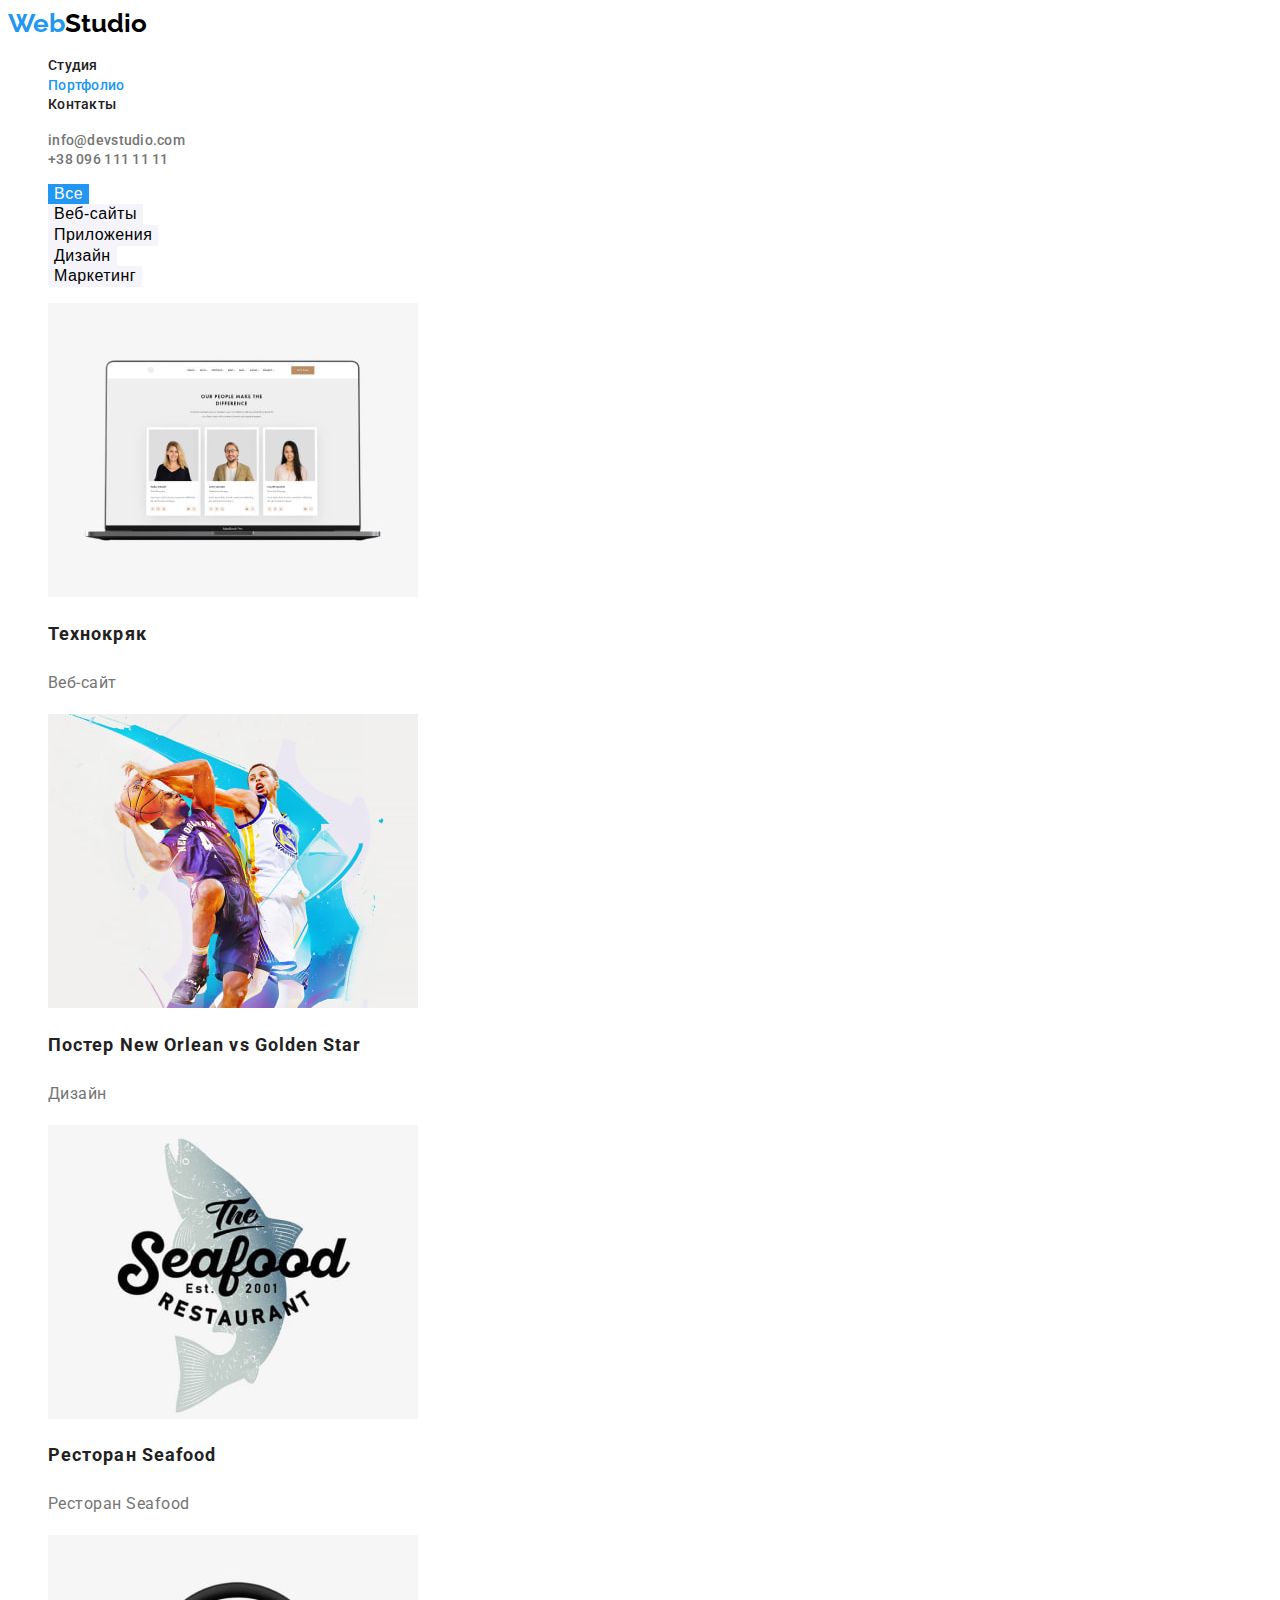
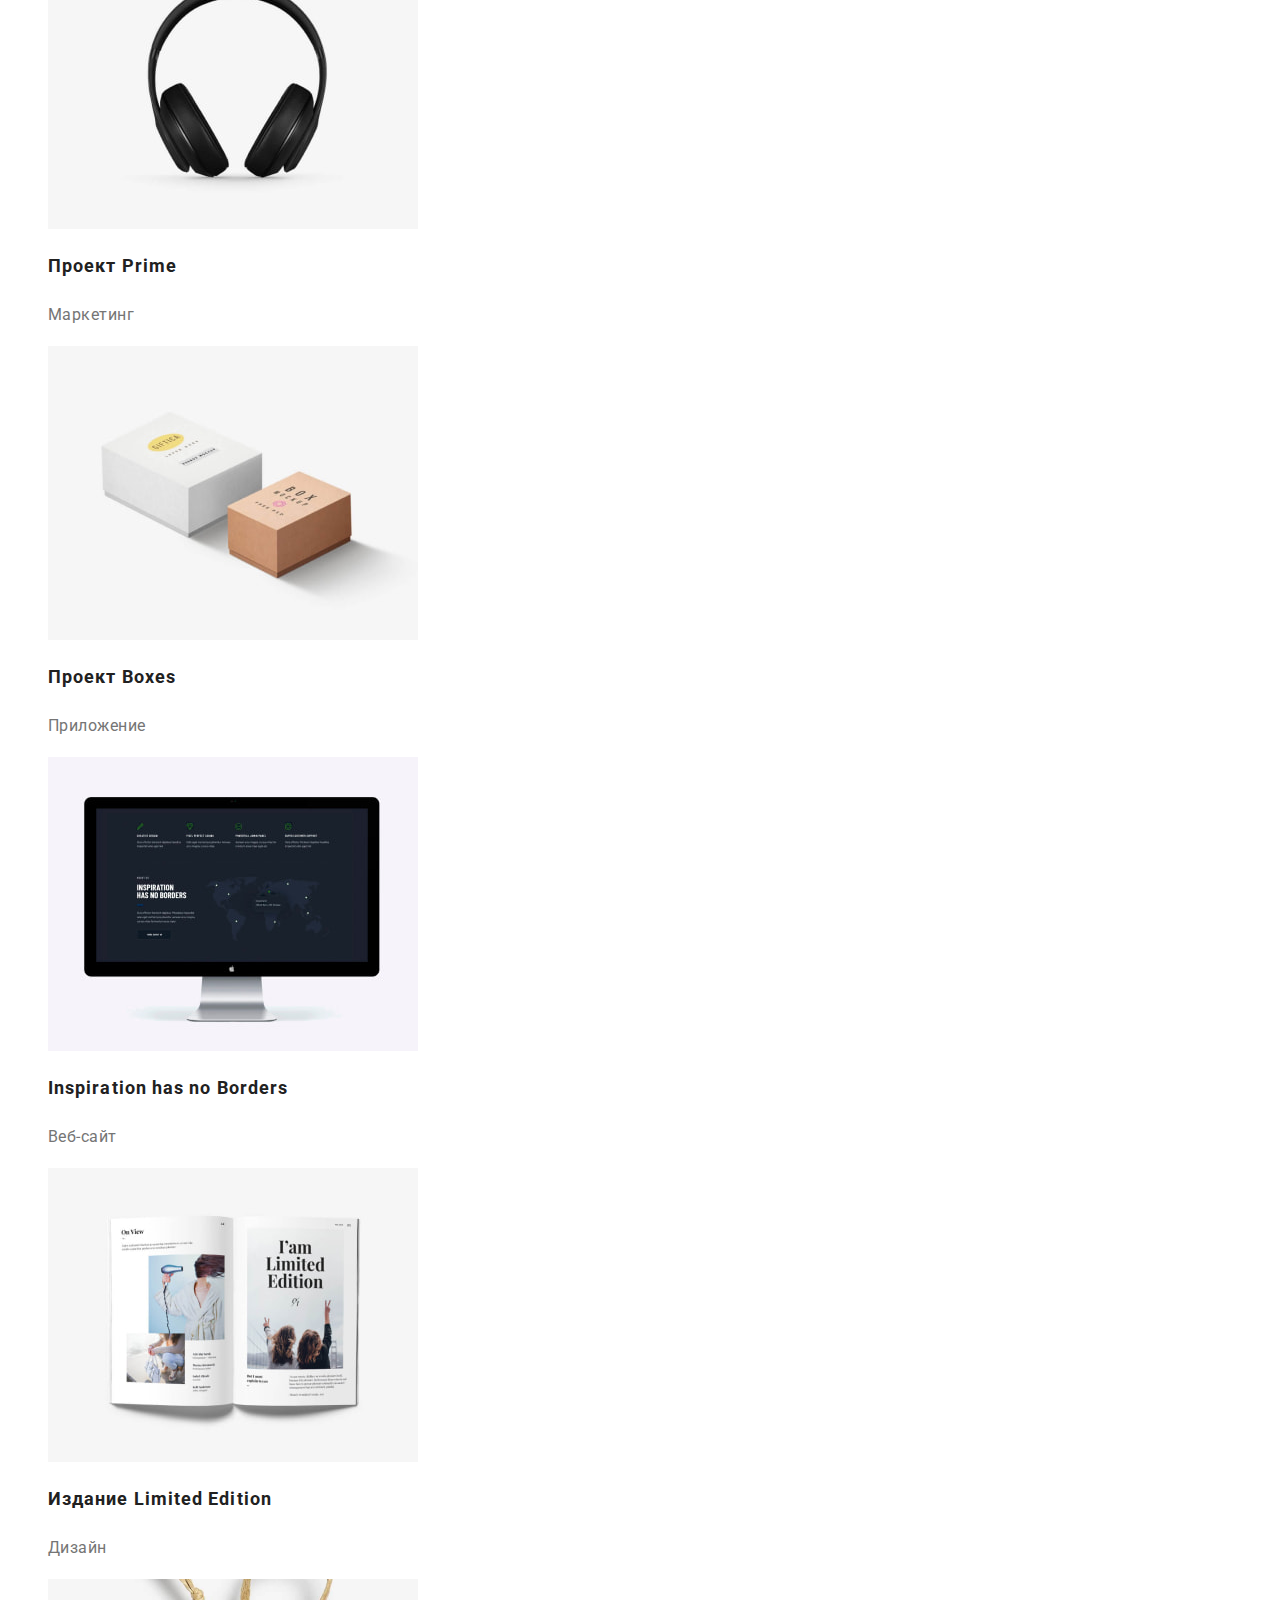
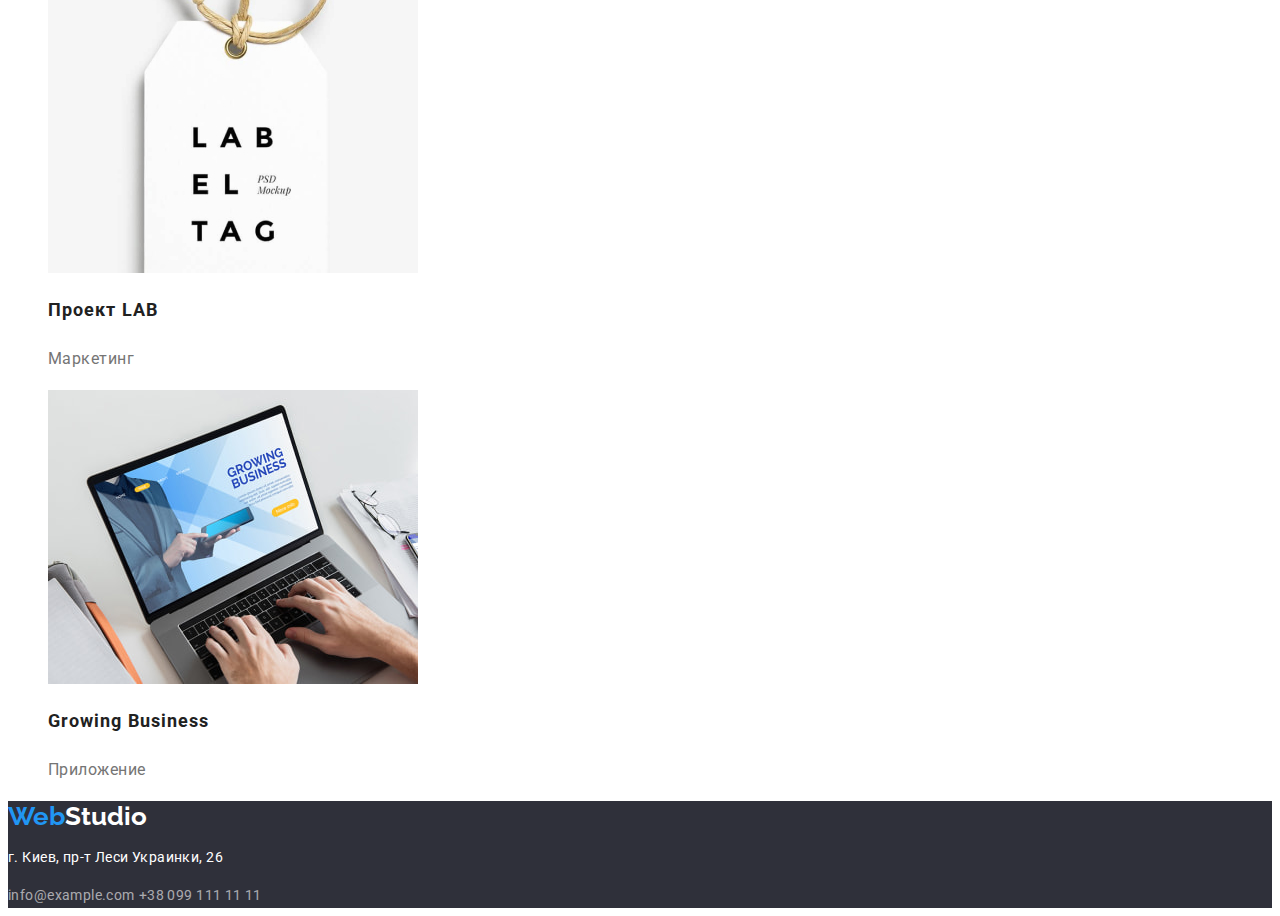
==== portfolio.html @ d0398d52 "Initial commit" ====
<!DOCTYPE html>
<html lang="ru">
  <head>
    <meta charset="UTF-8" />
    <meta http-equiv="X-UA-Compatible" content="IE=edge" />
    <meta name="viewport" content="width=device-width, initial-scale=1.0" />
    <title>WebStudio</title>
    <link rel="preconnect" href="https://fonts.googleapis.com" />
    <link rel="preconnect" href="https://fonts.gstatic.com" crossorigin />
    <link
      href="https://fonts.googleapis.com/css2?family=Raleway:wght@700&family=Roboto:wght@400;500;700;900&display=swap"
      rel="stylesheet"
    />
    <link rel="stylesheet" href="./css/styles.css" />
  </head>
  <body>
    <header>
      <a href="" class="link header-logo"> <span lang="en" class="logo">Web</span>Studio</a>
      <nav>
        <ul class="list">
          <li><a href="index.html" class="link header-link-current">Студия</a></li>
          <li><a href="portfolio.html" class="link header-link-current current">Портфолио</a></li>
          <li><a href="" class="link header-link-current">Контакты</a></li>
        </ul>
      </nav>
      <ul class="list">
        <li>
          <a href="mailto:info@devstudio.com" class="link header-communication"
            >info@devstudio.com</a
          >
        </li>
        <li>
          <a href="tel:++380961111111" class="link header-communication">+38 096 111 11 11</a>
        </li>
      </ul>
    </header>
    <main>
      <section>
        <!--Filters-->
        <ul class="list">
          <li>
            <button class="list-btn button-current list-btn-current" type="button">Все</button>
          </li>
          <li><button class="list-btn list-btn-current" type="button">Веб-сайты</button></li>
          <li><button class="list-btn list-btn-current" type="button">Приложения</button></li>
          <li><button class="list-btn list-btn-current" type="button">Дизайн</button></li>
          <li><button class="list-btn list-btn-current" type="button">Маркетинг</button></li>
        </ul>
        <!--Projects-->
        <h1 hidden>Projects</h1>
        <ul class="list">
          <li>
            <a href="" class="link">
              <img
                class="list-img"
                src="./images/photo_projects/portfolio-img1.jpg"
                alt="people in the screen"
                width="370px"
                height="294"
              />
              <h2 class="list-heading">Технокряк</h2>
              <p class="list-text">Веб-сайт</p>
            </a>
          </li>
          <li>
            <a href="" class="link">
              <img
                class="list-img"
                src="./images/photo_projects/portfolio-img2.jpg"
                alt="basketball player"
                width="370px"
                height="294"
              />
              <h2 class="list-heading">Постер New Orlean vs Golden Star</h2>
              <p class="list-text">Дизайн</p>
            </a>
          </li>
          <li>
            <a href="" class="link">
              <img
                class="list-img"
                src="./images/photo_projects/portfolio-img3.jpg"
                alt="restaurant logo"
                width="370px"
                height="294"
              />
              <h2 class="list-heading">Ресторан Seafood</h2>
              <p class="list-text">Ресторан Seafood</p>
            </a>
          </li>
          <li>
            <a href="" class="link">
              <img
                class="list-img"
                src="./images/photo_projects/portfolio-img4.jpg"
                alt="headphone"
                width="370px"
                height="294"
              />
              <h2 class="list-heading">Проект Prime</h2>
              <p class="list-text">Маркетинг</p>
            </a>
          </li>
          <li>
            <a href="" class="link">
              <img
                class="list-img"
                src="./images/photo_projects/portfolio-img5.jpg"
                alt="boxes"
                width="370px"
                height="294"
              />
              <h2 class="list-heading">Проект Boxes</h2>
              <p class="list-text">Приложение</p>
            </a>
          </li>
          <li>
            <a href="" class="link">
              <img
                class="list-img"
                src="./images/photo_projects/portfolio-img6.jpg"
                alt="computer"
                width="370px"
                height="294"
              />
              <h2 class="list-heading">Inspiration has no Borders</h2>
              <p class="list-text">Веб-сайт</p>
            </a>
          </li>
          <li>
            <a href="" class="link">
              <img
                class="list-img"
                src="./images/photo_projects/portfolio-img7.jpg"
                alt="book"
                width="370px"
                height="294"
              />
              <h2 class="list-heading">Издание Limited Edition</h2>
              <p class="list-text">Дизайн</p>
            </a>
          </li>
          <li>
            <a href="" class="link">
              <img
                class="list-img"
                src="./images/photo_projects/portfolio-img8.jpg"
                alt="business card"
                width="370px"
                height="294"
              />
              <h2 class="list-heading">Проект LAB</h2>
              <p class="list-text">Маркетинг</p>
            </a>
          </li>
          <li>
            <a href="" class="link">
              <img
                class="list-img"
                src="./images/photo_projects/portfolio-img9.jpg"
                alt="laptop"
                width="370px"
                height="294"
              />
              <h2 class="list-heading">Growing Business</h2>
              <p class="list-text">Приложение</p>
            </a>
          </li>
        </ul>
      </section>
    </main>
    <footer class="footer">
      <a href="" class="link footer-logo"> <span class="logo">Web</span>Studio</a>
      <address>
        <p class="address-txt">г. Киев, пр-т Леси Украинки, 26</p>
        <a href="mailto:info@example.com" class="link footer-communication">info@example.com</a>
        <a href="tel:+380991111111" class="link footer-communication">+38 099 111 11 11</a>
      </address>
    </footer>
  </body>
</html>
---- css/styles.css ----
:root{
    /*text colors*/
--main-txt-cl: #212121;
--secondary-txt-cl:#757575;
--accent-txt-cl:#2196F3;
--txt-color: #FFFFFF;

    /*background colors*/
    --dark-bg-cl:#2F303A;
    --light-bg-cl: #FFFFFF;
    /*others*/
}

body{
    color:var(--main-txt-cl) ;
    font-family: 'Roboto', sans-serif;
}

/*reset styles*/
.link{
    text-decoration: none;
    color: currentColor;
}
.list{
    list-style: none;
}

/*Studio*/
/*header section*/
.logo{
    color: var(--accent-txt-cl);
}
.header-logo{
    color: #000000;
    font-weight: 700;
        font-size: 26px;
        line-height: 1.19em ;
        font-family: 'Raleway';
}
.header {
    background-color: var(--light-bg-cl);
}

.header-link-current{
    font-weight: 500;
        font-size: 14px;
        line-height: 1.33em;
        letter-spacing: 0.02em;
        color: var(--main-txt-cl);
}

.header-link:hover,
.header-link:focus{
    color: var(--accent-txt-cl);
}

.header-link-current:hover,
.header-link-current:focus{
    color: var(--accent-txt-cl);
}
.current{
    color: var(--accent-txt-cl);
}
.header-communication{
    font-weight: 500;
        font-size: 14px;
        line-height: height 1.33em;;
        letter-spacing: 0.02em;
        color: var(--secondary-txt-cl);
}

.header-communication:hover,
.header-communication:focus{
    color: var(--accent-txt-cl);
}

/*Main section*/
.title{
    background-color: var(--dark-bg-cl);
   
}

.uppertitle{
    font-weight: 900;
        font-size: 44px;
        line-height: 1.36em;
        text-align: center;
        letter-spacing: 0.06em;
        text-transform: uppercase;
        color: var(--txt-color);
           
}

.btn{
    font-weight: 700;
        font-size: 16px;
        line-height: 1.875em ;
        color: var(--txt-color);
        letter-spacing: 0.06em;
        background-color:var(--accent-txt-cl);
        cursor: pointer;
        font-family: inherit;
        background-color: var(--accent-txt-cl);
        border: none;
}

.btn:hover,
.btn:focus{
background-color:#188CE8;}
/*Особенности*/
.caption{
            font-weight: 700;
                font-size: 14px;
                line-height: 1.14em ;
                letter-spacing: 0.03em;
                text-transform: uppercase;
                color: var(--main-txt-cl);
}

.caption-txt {
    font-size: 14px;
    line-height: 1.71em ;
    letter-spacing: 0.03em;
    color: var(--secondary-txt-cl);
}
.heading {
    font-weight: 700;
    font-size: 36px;
    line-height: 1.16em;
    text-align: center;
    letter-spacing: 0.03em;
}
/*Чем мы занимаемся*/
.list-pic{
    width: 370px;
}

/*наша команда*/
.section-3{
    background-color:  #F5F4FA;
}

.list-images{
    width: 270px;
}

.list-title{
    font-weight: 500;
        font-size: 16px;
        line-height:1.18em;
        text-align: center;
        letter-spacing: 0.03em;
}

.list-txt{
        font-size: 16px;
        line-height:1.18em;
        text-align: center;
        letter-spacing: 0.03em;
        color: var(--secondary-txt-cl);
}



/*Filters*/
.list-btn {
    background-color: #F5F4FA;
    font-weight: 500;
        font-size: 16px;
        line-height:1.16em;
        text-align: center;
        letter-spacing: 0.03em;
        cursor: pointer;
        border: none;
}

.button-current{
    background-color: var(--accent-txt-cl);
    color: var(--txt-color);
}

.list-btn-current:hover,
.list-btn-current:focus{
    background-color: var(--accent-txt-cl);
    color: var(--txt-color);
}
/*projects*/
.list-img{
    width: 370px;
}

.list-heading{
    font-weight: 700;
        font-size: 18px;
        line-height:2em;
        letter-spacing: 0.06em;
}

.list-text{    
        font-size: 16px;
        line-height:1.875em;
        letter-spacing: 0.03em;
        color:var(--secondary-txt-cl);
}



/*footer*/
.footer {
    background-color: var(--dark-bg-cl);
}

.footer-logo {
    font-weight: 700;
    font-size: 26px;
    line-height: 1.19em;
    color: var(--txt-color);
    font-family: 'Raleway';
}

.address-txt {
    font-size: 14px;
    line-height: 1.71em;
    letter-spacing: 0.03em;
    color:var(--txt-color);
    font-style: normal;

}

.footer-communication {
    font-size: 14px;
    line-height: 1.71em;
    letter-spacing: 0.03em;
    color: rgba(255, 255, 255, 0.6);
    font-style: normal;
}

.footer-communication:hover,
.footer-communication:focus {
    color: var(--txt-color);
}
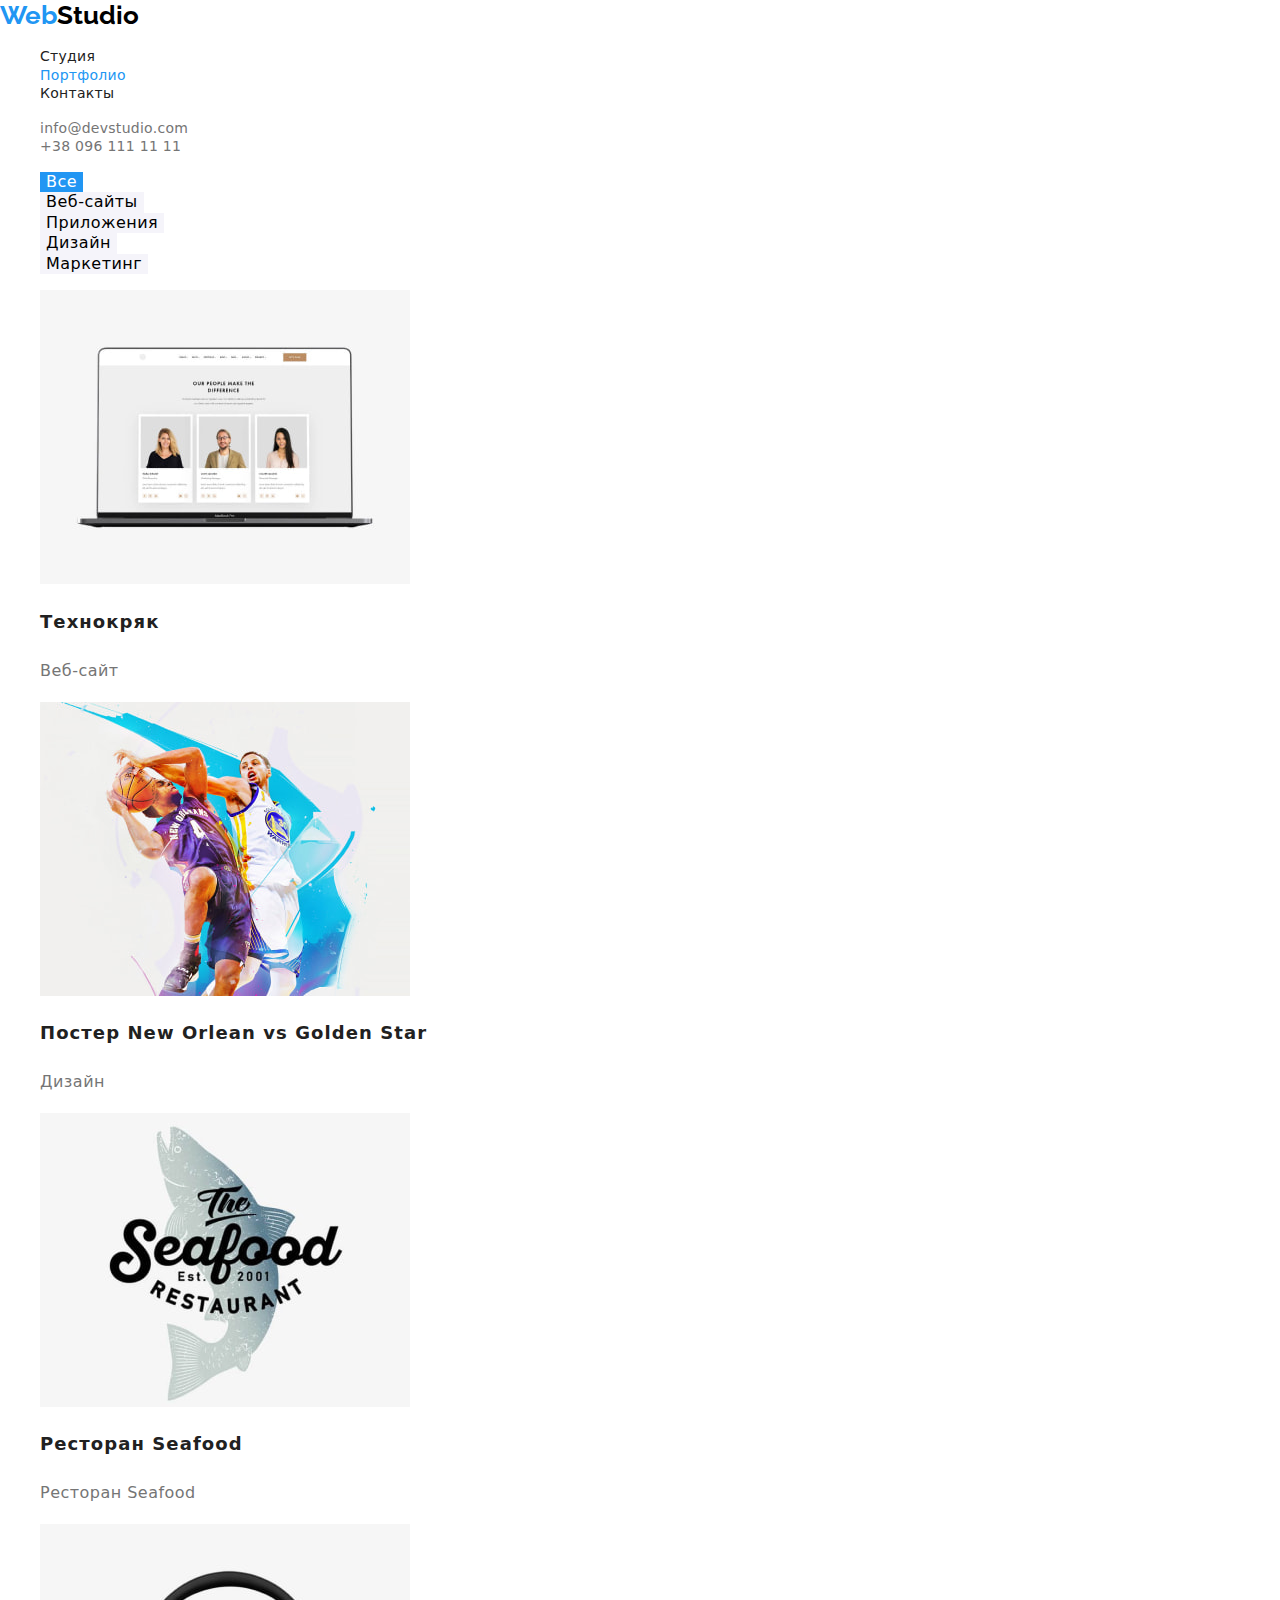
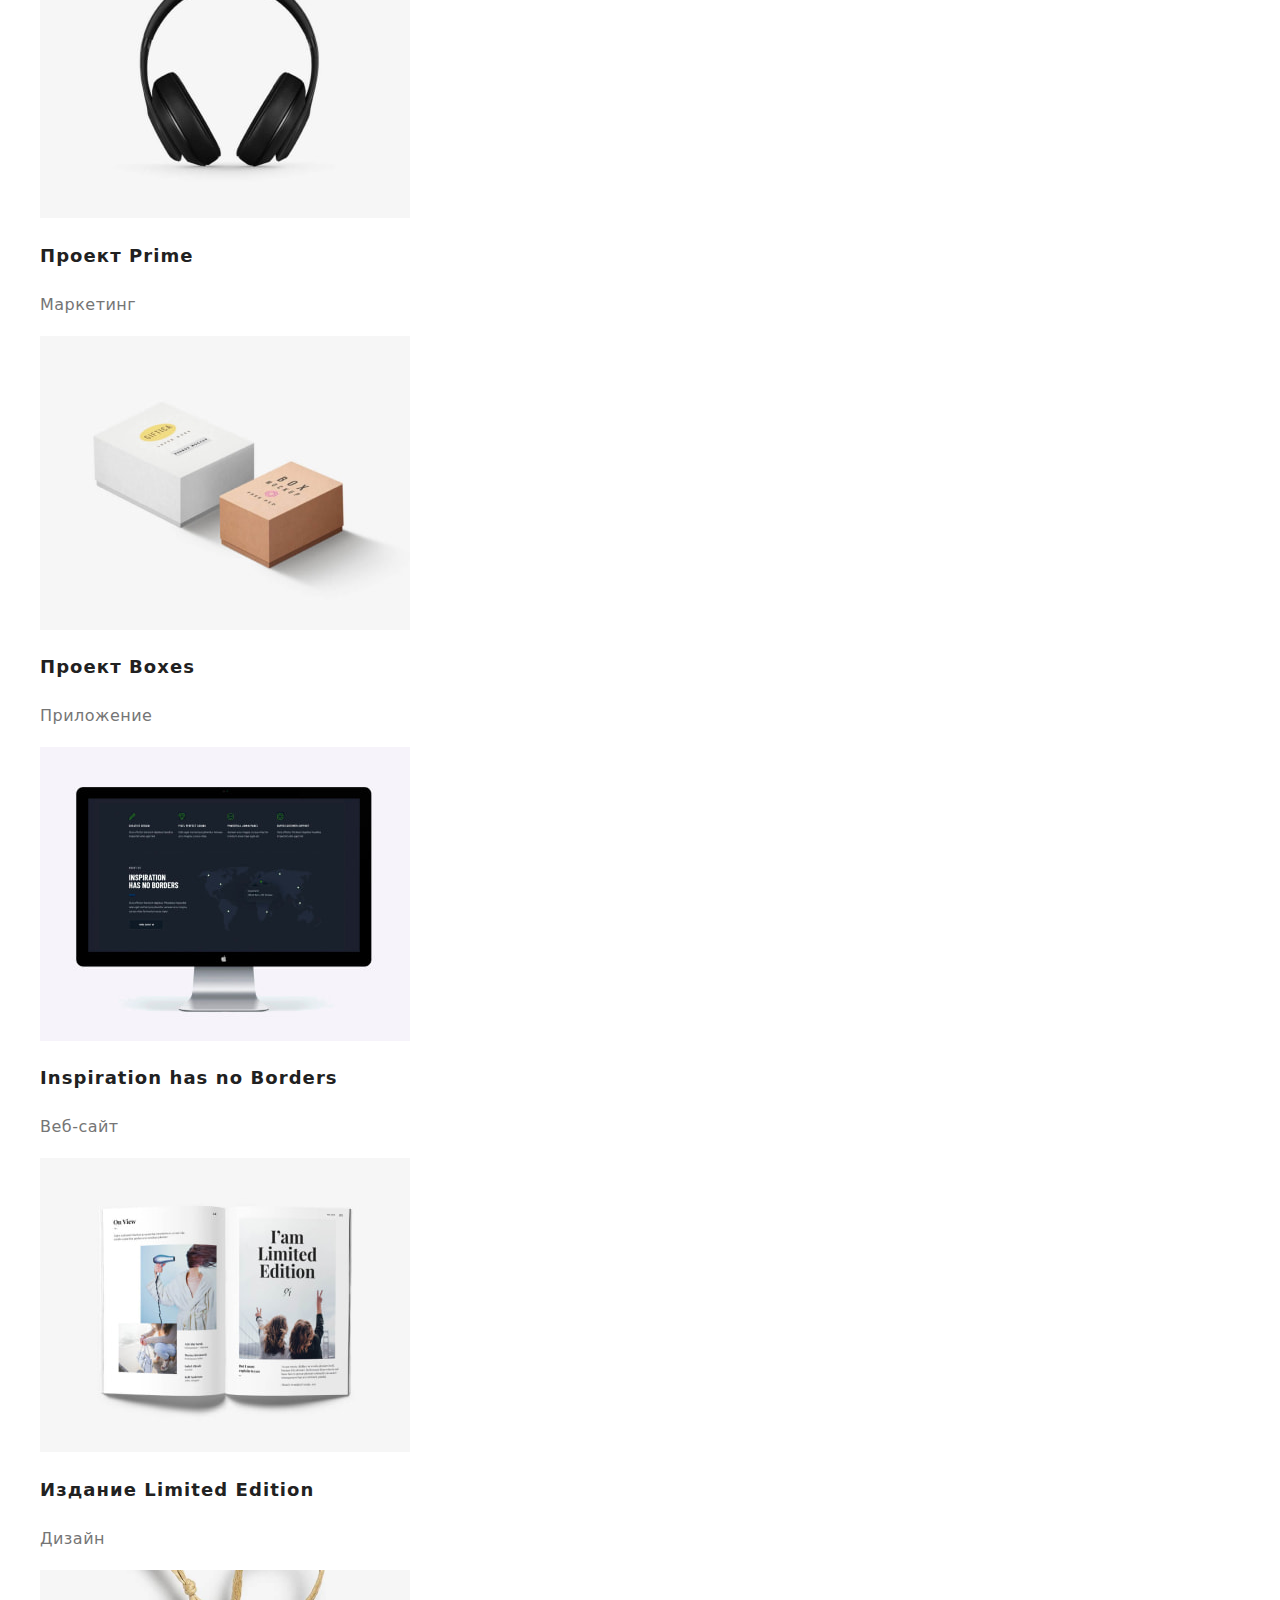
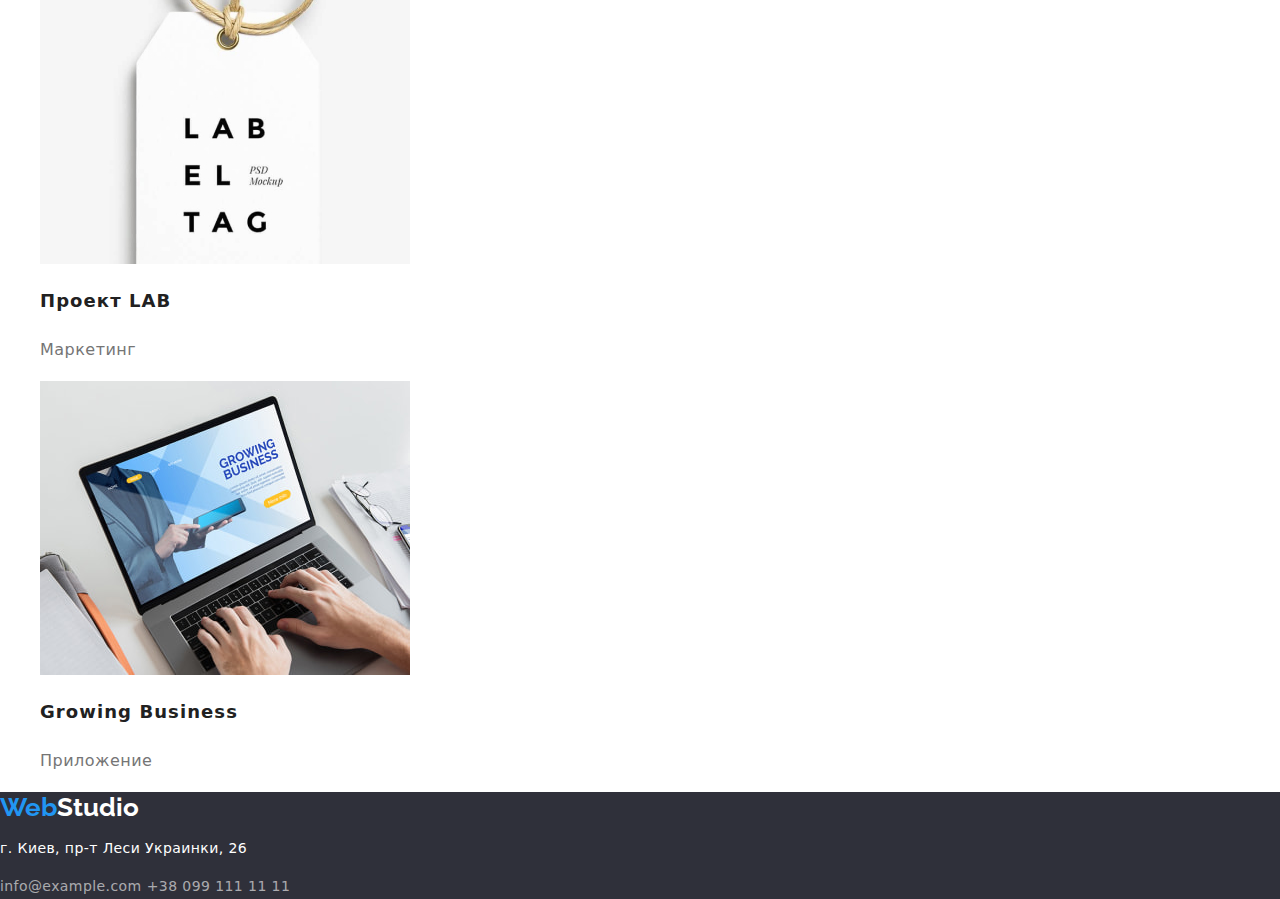
==== commit 964d64b8: "adds normalize" ====
--- a/portfolio.html
+++ b/portfolio.html
@@ -12,6 +12,7 @@
       rel="stylesheet"
     />
     <link rel="stylesheet" href="./css/styles.css" />
+    <link rel="stylesheet" href="https://cdnjs.cloudflare.com/ajax/libs/modern-normalize/1.1.0/modern-normalize.min.css">
   </head>
   <body>
     <header>
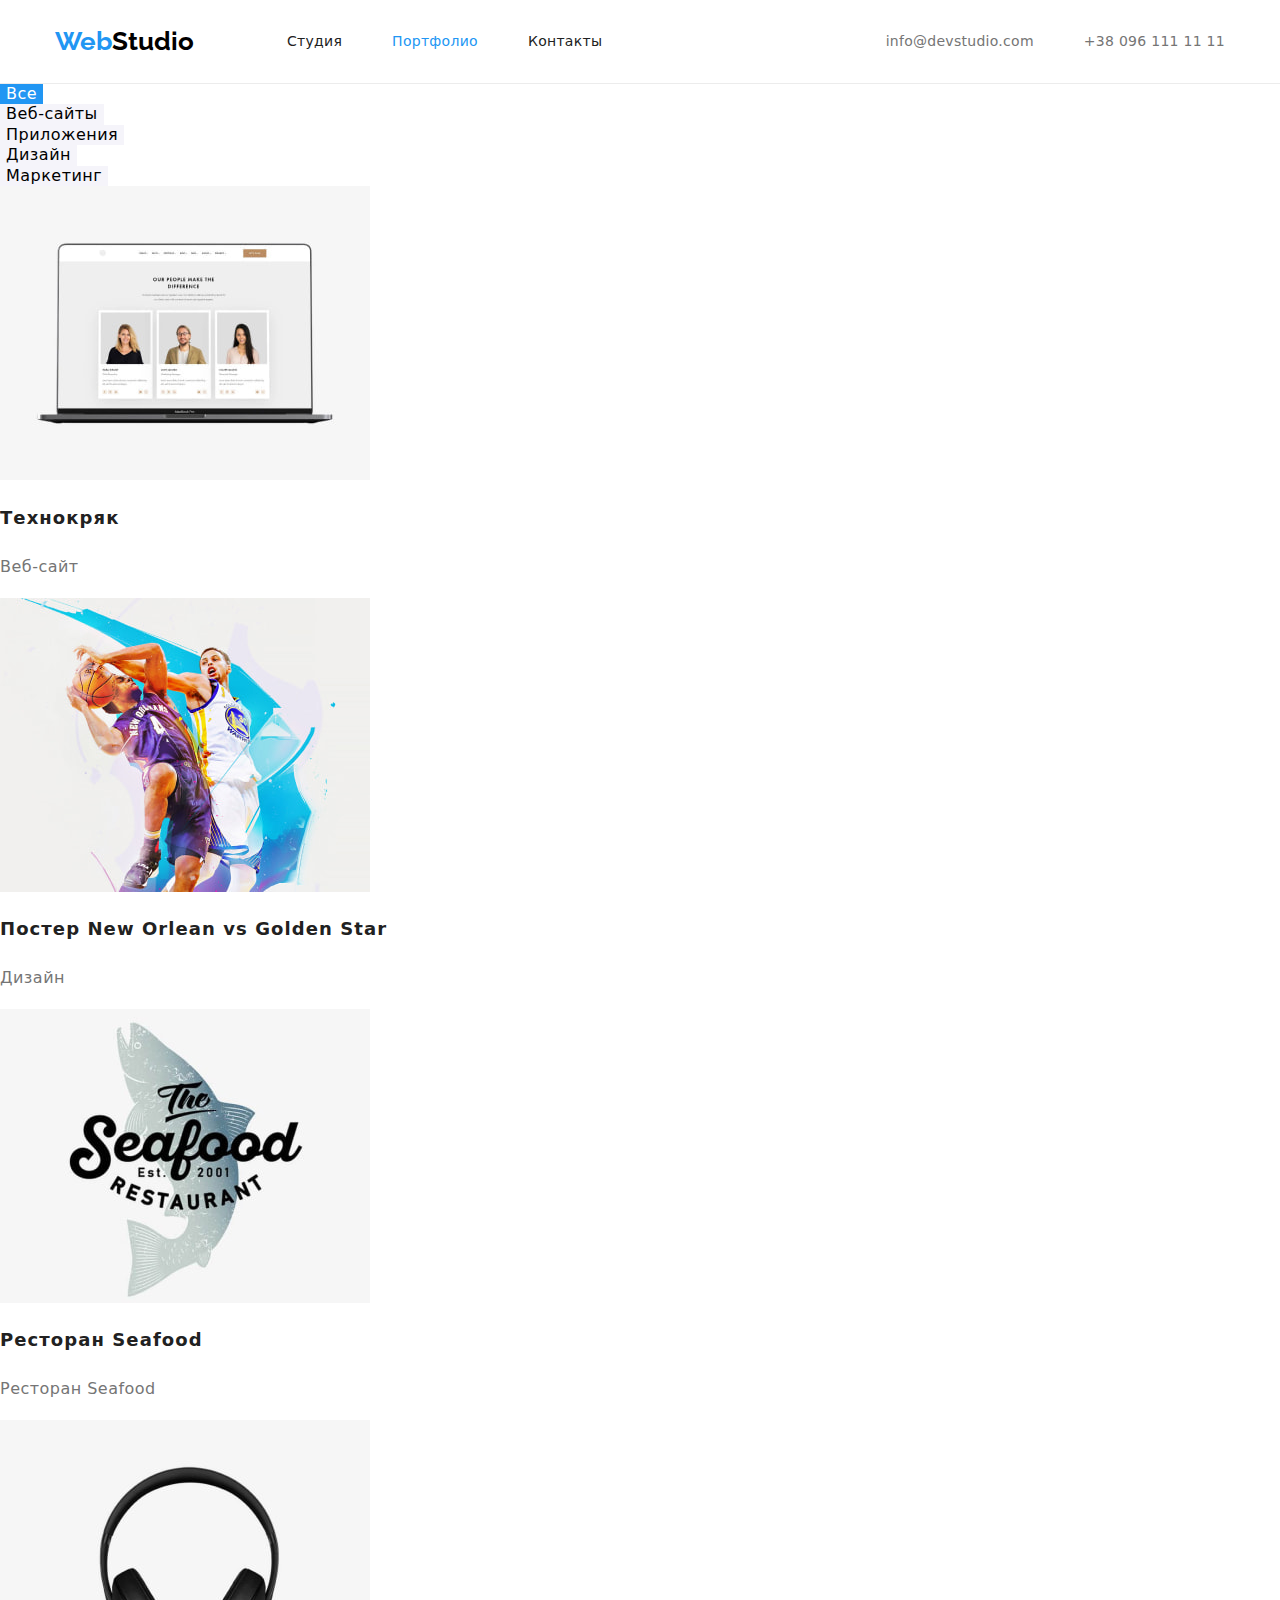
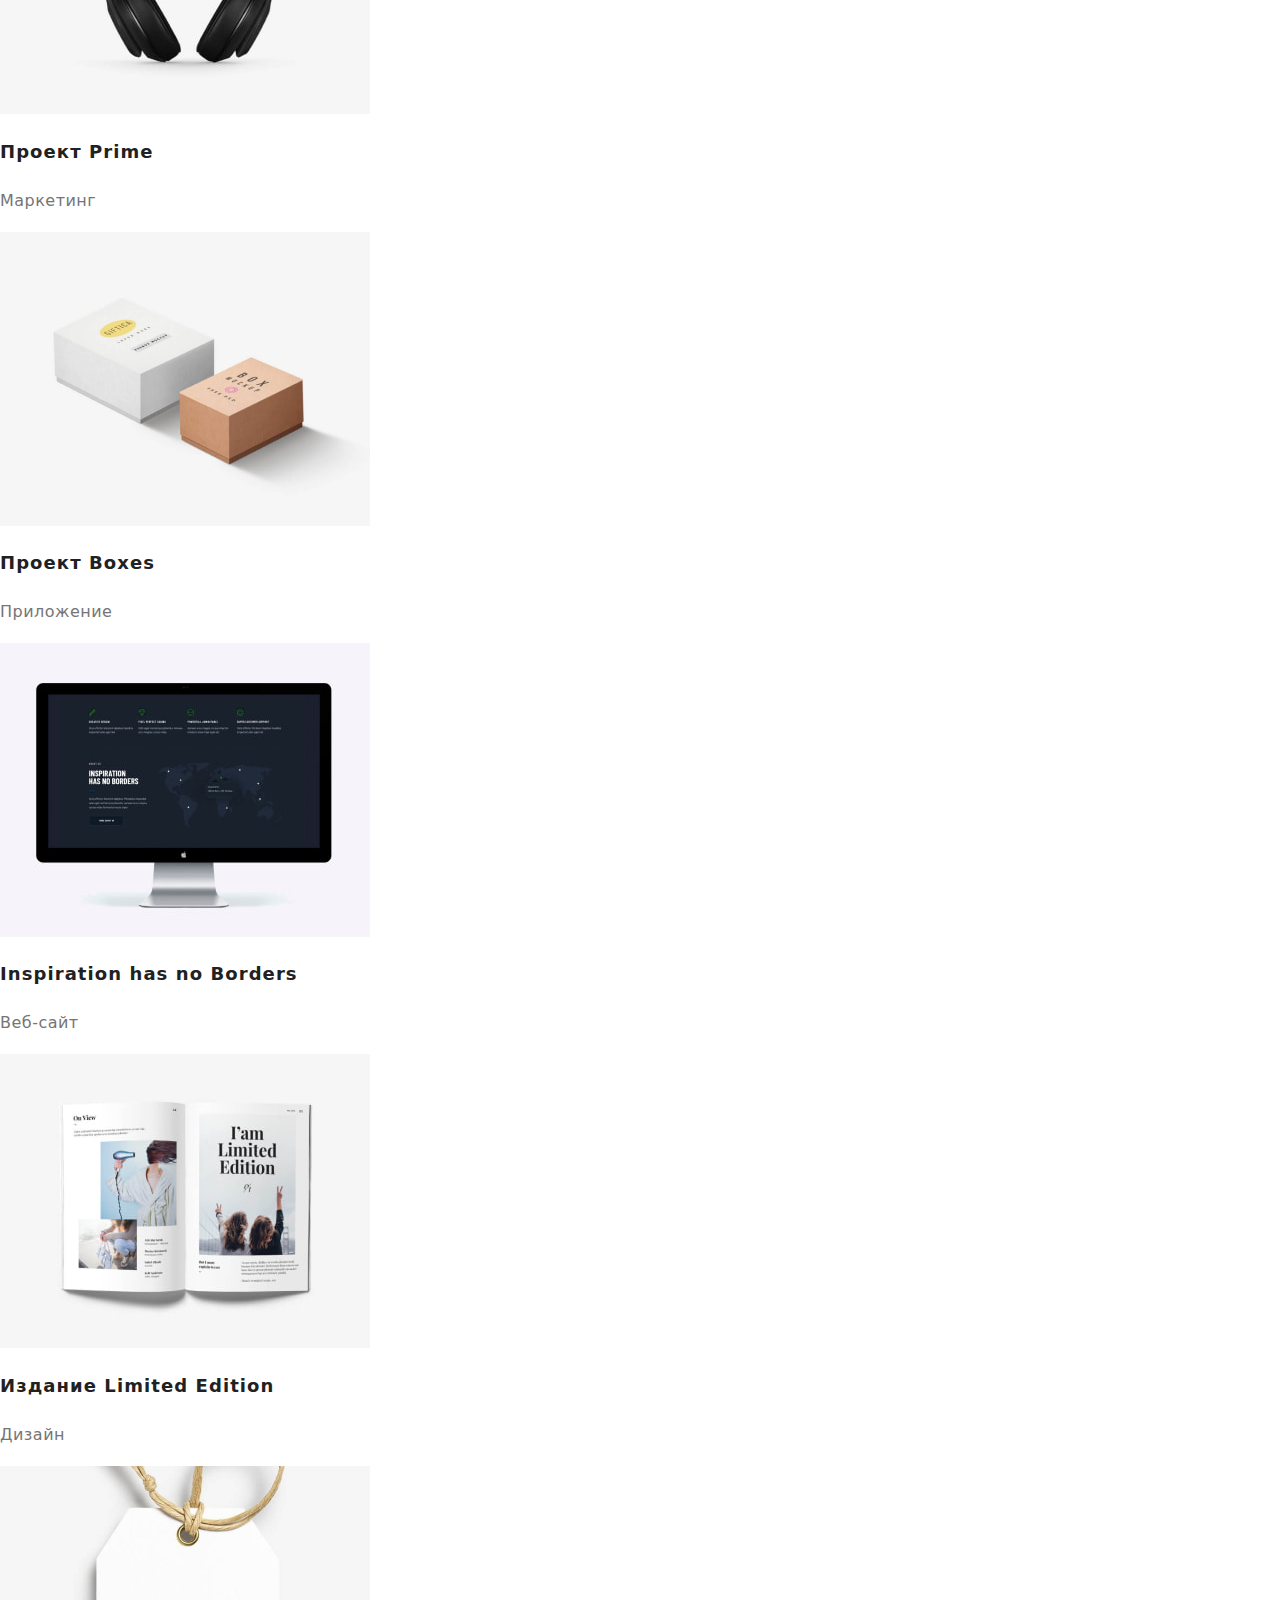
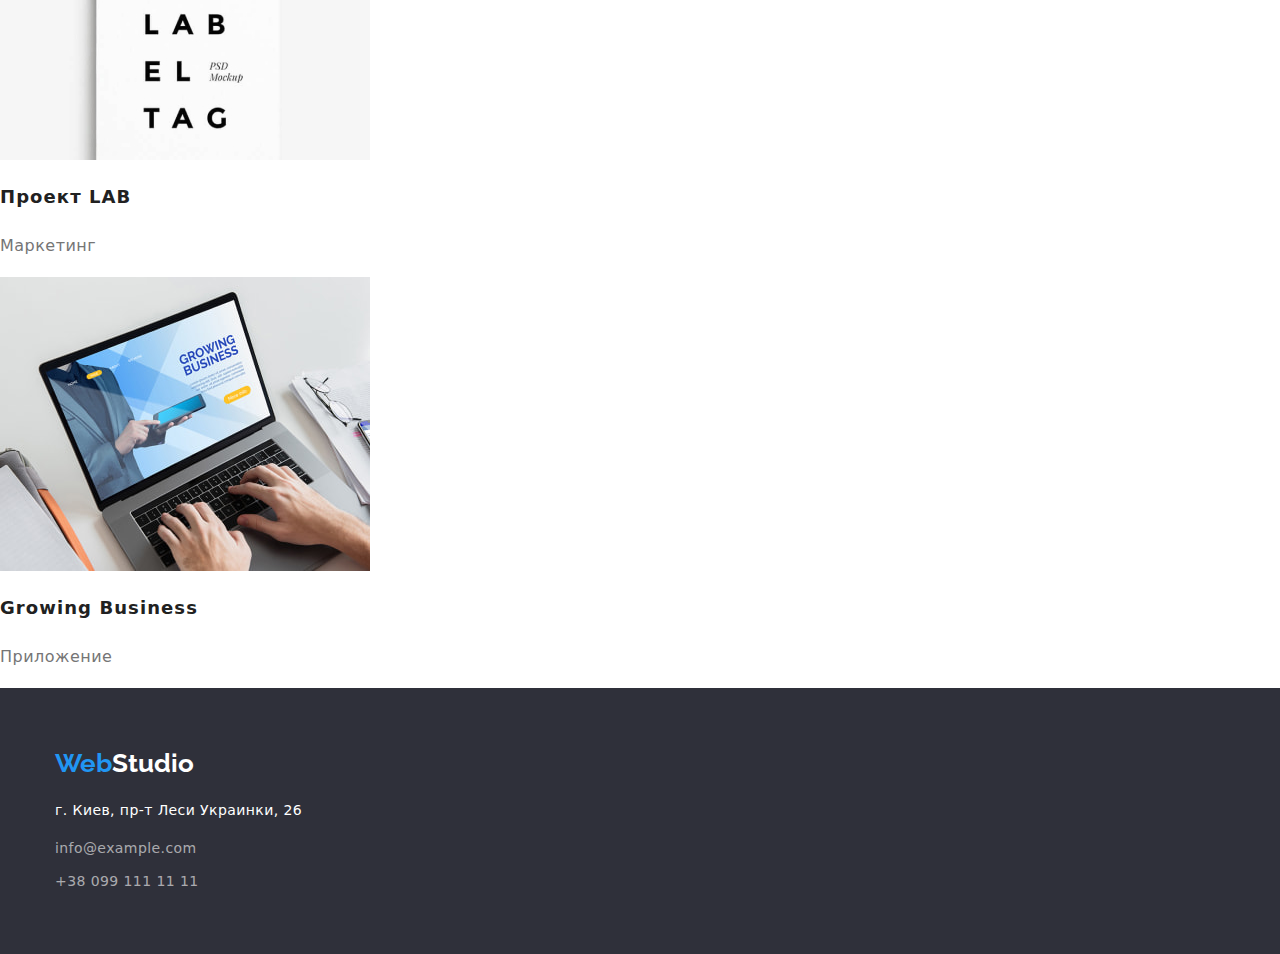
==== commit 72ac52bf: "adds styles to footer" ====
--- a/portfolio.html
+++ b/portfolio.html
@@ -15,16 +15,17 @@
     <link rel="stylesheet" href="https://cdnjs.cloudflare.com/ajax/libs/modern-normalize/1.1.0/modern-normalize.min.css">
   </head>
   <body>
-    <header>
+    <header class="header border">
+     <div class="container">
       <a href="" class="link header-logo"> <span lang="en" class="logo">Web</span>Studio</a>
       <nav>
-        <ul class="list">
+        <ul class="list list-nav">
           <li><a href="index.html" class="link header-link-current">Студия</a></li>
           <li><a href="portfolio.html" class="link header-link-current current">Портфолио</a></li>
           <li><a href="" class="link header-link-current">Контакты</a></li>
         </ul>
       </nav>
-      <ul class="list">
+      <ul class="list contacts-nav">
         <li>
           <a href="mailto:info@devstudio.com" class="link header-communication"
             >info@devstudio.com</a
@@ -34,6 +35,7 @@
           <a href="tel:++380961111111" class="link header-communication">+38 096 111 11 11</a>
         </li>
       </ul>
+      </div> 
     </header>
     <main>
       <section>
@@ -171,12 +173,16 @@
       </section>
     </main>
     <footer class="footer">
+      <div class="container">
       <a href="" class="link footer-logo"> <span class="logo">Web</span>Studio</a>
-      <address>
-        <p class="address-txt">г. Киев, пр-т Леси Украинки, 26</p>
-        <a href="mailto:info@example.com" class="link footer-communication">info@example.com</a>
-        <a href="tel:+380991111111" class="link footer-communication">+38 099 111 11 11</a>
+      <address class="footer-contacts">
+        <ul class="list">
+          <li class="footer-item"><p class="address-txt">г. Киев, пр-т Леси Украинки, 26</p></li>
+          <li class="footer-item"><a href="mailto:info@example.com" class="link footer-communication">info@example.com</a></li>
+          <li class="footer-item"><a href="tel:+380991111111" class="link footer-communication">+38 099 111 11 11</a></li>
+        </ul>
       </address>
+      </div>
     </footer>
   </body>
 </html>
--- a/css/styles.css
+++ b/css/styles.css
@@ -24,9 +24,27 @@
 .list{
     list-style: none;
 }
-
-/*Studio*/
+ul{
+    padding: 0;
+    margin: 0;
+}
 /*header section*/
+.header, .border{
+border-bottom: 1px solid #ECECEC;
+}
+.header .container{
+    display: flex;
+    align-items: center;
+}
+.container{
+    width: 1200px;
+    padding-left: 15px;
+    padding-right: 15px;
+    margin: 0 auto;
+}
+.header .header-logo{
+    margin-right: 93px;
+}
 .logo{
     color: var(--accent-txt-cl);
 }
@@ -39,6 +57,12 @@
 }
 .header {
     background-color: var(--light-bg-cl);
+}
+
+.list-nav{
+    display: flex;
+    margin-left: auto;
+    gap: 50px;
 }
 
 .header-link-current{
@@ -60,6 +84,15 @@
 }
 .current{
     color: var(--accent-txt-cl);
+}
+.list-nav .link{
+display: block;
+padding: 32px 0;
+}
+.contacts-nav{
+    display: flex;
+    margin-left: auto;
+    gap: 50px;
 }
 .header-communication{
     font-weight: 500;
@@ -208,8 +241,13 @@
 /*footer*/
 .footer {
     background-color: var(--dark-bg-cl);
-}
-
+    padding-top: 60px;
+    padding-bottom: 60px;
+}
+.footer .footer-logo{
+    display: block;
+    margin-bottom: 20px;
+}
 .footer-logo {
     font-weight: 700;
     font-size: 26px;
@@ -217,7 +255,14 @@
     color: var(--txt-color);
     font-family: 'Raleway';
 }
-
+.footet-contacts{
+    margin: auto;
+
+}
+.footer-item:not(:last-child){
+    display: block;
+margin-bottom: 9px;
+}
 .address-txt {
     font-size: 14px;
     line-height: 1.71em;
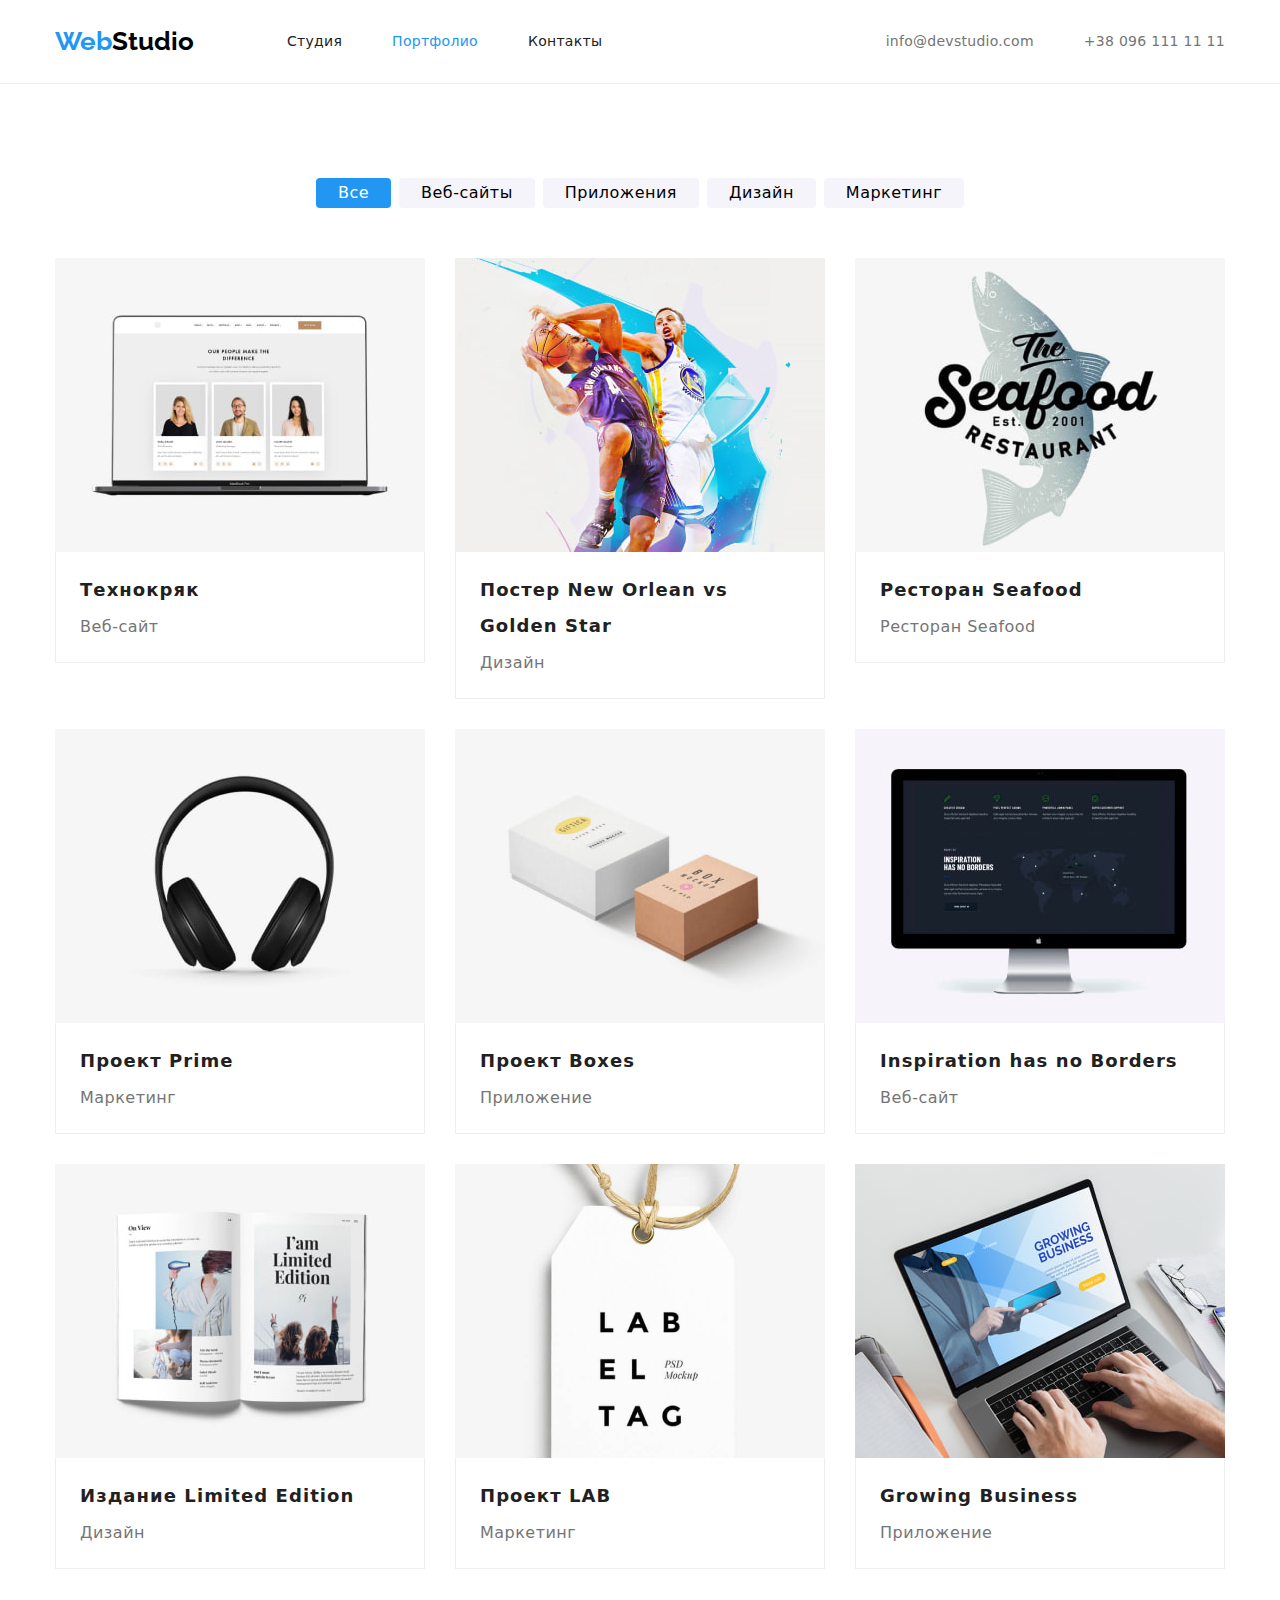
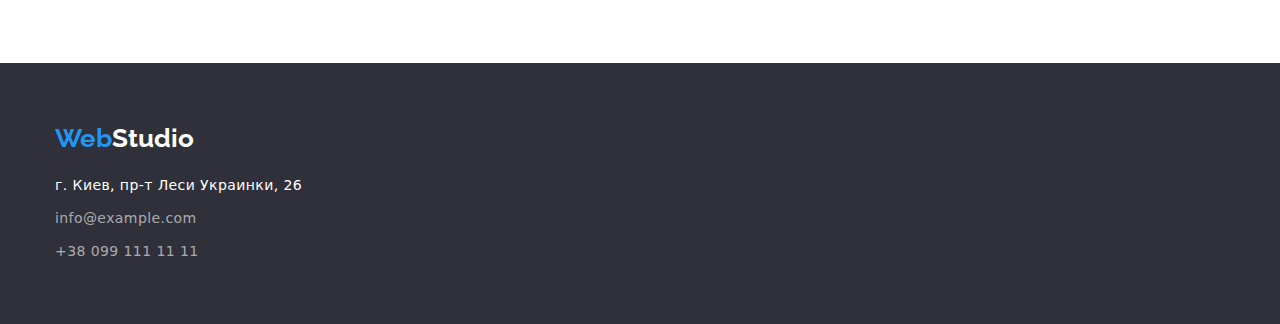
==== commit adbed310: "ends work" ====
--- a/portfolio.html
+++ b/portfolio.html
@@ -38,21 +38,20 @@
       </div> 
     </header>
     <main>
-      <section>
+      <section class="section">
+        <div class="container">
         <!--Filters-->
-        <ul class="list">
-          <li>
-            <button class="list-btn button-current list-btn-current" type="button">Все</button>
-          </li>
+        <ul class="list filters">
+          <li><button class="list-btn button-current list-btn-current" type="button">Все</button></li>
           <li><button class="list-btn list-btn-current" type="button">Веб-сайты</button></li>
           <li><button class="list-btn list-btn-current" type="button">Приложения</button></li>
           <li><button class="list-btn list-btn-current" type="button">Дизайн</button></li>
           <li><button class="list-btn list-btn-current" type="button">Маркетинг</button></li>
         </ul>
         <!--Projects-->
-        <h1 hidden>Projects</h1>
-        <ul class="list">
-          <li>
+        <h1 class="visually-hidden">Projects</h1>
+        <ul class="list projects">
+          <li class="projects-card item">
             <a href="" class="link">
               <img
                 class="list-img"
@@ -61,11 +60,13 @@
                 width="370px"
                 height="294"
               />
+              <div class="projects-card-desc">
               <h2 class="list-heading">Технокряк</h2>
               <p class="list-text">Веб-сайт</p>
-            </a>
-          </li>
-          <li>
+              </div>
+            </a>
+          </li>
+          <li class="projects-card item">
             <a href="" class="link">
               <img
                 class="list-img"
@@ -74,11 +75,13 @@
                 width="370px"
                 height="294"
               />
+              <div class="projects-card-desc">
               <h2 class="list-heading">Постер New Orlean vs Golden Star</h2>
               <p class="list-text">Дизайн</p>
-            </a>
-          </li>
-          <li>
+              </div>
+            </a>
+          </li>
+          <li class="projects-card item">
             <a href="" class="link">
               <img
                 class="list-img"
@@ -87,11 +90,13 @@
                 width="370px"
                 height="294"
               />
+              <div class="projects-card-desc">
               <h2 class="list-heading">Ресторан Seafood</h2>
               <p class="list-text">Ресторан Seafood</p>
-            </a>
-          </li>
-          <li>
+              </div>
+            </a>
+          </li>
+          <li class="projects-card item">
             <a href="" class="link">
               <img
                 class="list-img"
@@ -100,11 +105,13 @@
                 width="370px"
                 height="294"
               />
+              <div class="projects-card-desc">
               <h2 class="list-heading">Проект Prime</h2>
               <p class="list-text">Маркетинг</p>
-            </a>
-          </li>
-          <li>
+              </div>
+            </a>
+          </li>
+          <li class="projects-card item">
             <a href="" class="link">
               <img
                 class="list-img"
@@ -113,11 +120,13 @@
                 width="370px"
                 height="294"
               />
+              <div class="projects-card-desc">
               <h2 class="list-heading">Проект Boxes</h2>
               <p class="list-text">Приложение</p>
-            </a>
-          </li>
-          <li>
+              </div>
+            </a>
+          </li>
+          <li class="projects-card item">
             <a href="" class="link">
               <img
                 class="list-img"
@@ -126,11 +135,13 @@
                 width="370px"
                 height="294"
               />
+              <div class="projects-card-desc">
               <h2 class="list-heading">Inspiration has no Borders</h2>
               <p class="list-text">Веб-сайт</p>
-            </a>
-          </li>
-          <li>
+              </div>
+            </a>
+          </li>
+          <li class="projects-card item">
             <a href="" class="link">
               <img
                 class="list-img"
@@ -139,11 +150,13 @@
                 width="370px"
                 height="294"
               />
+              <div class="projects-card-desc">
               <h2 class="list-heading">Издание Limited Edition</h2>
               <p class="list-text">Дизайн</p>
-            </a>
-          </li>
-          <li>
+              </div>
+            </a>
+          </li>
+          <li class="projects-card item">
             <a href="" class="link">
               <img
                 class="list-img"
@@ -152,11 +165,13 @@
                 width="370px"
                 height="294"
               />
+              <div class="projects-card-desc">
               <h2 class="list-heading">Проект LAB</h2>
               <p class="list-text">Маркетинг</p>
-            </a>
-          </li>
-          <li>
+              </div>
+            </a>
+          </li>
+          <li class="projects-card item">
             <a href="" class="link">
               <img
                 class="list-img"
@@ -165,11 +180,14 @@
                 width="370px"
                 height="294"
               />
+              <div class="projects-card-desc">
               <h2 class="list-heading">Growing Business</h2>
               <p class="list-text">Приложение</p>
-            </a>
-          </li>
-        </ul>
+              </div>
+            </a>
+          </li>
+        </ul>
+        </div>
       </section>
     </main>
     <footer class="footer">
--- a/css/styles.css
+++ b/css/styles.css
@@ -24,9 +24,13 @@
 .list{
     list-style: none;
 }
-ul{
+/*base styles*/
+ul, h1, h2, h3, h4, h5, h6, p{
     padding: 0;
     margin: 0;
+}
+img{
+    display: block;
 }
 /*header section*/
 .header, .border{
@@ -108,12 +112,15 @@
 }
 
 /*Main section*/
-.title{
+.main.section{
+    padding: 200px 0;
+}
+.main{
     background-color: var(--dark-bg-cl);
    
 }
 
-.uppertitle{
+.main-title{
     font-weight: 900;
         font-size: 44px;
         line-height: 1.36em;
@@ -121,10 +128,15 @@
         letter-spacing: 0.06em;
         text-transform: uppercase;
         color: var(--txt-color);
+        width: 696px;
+        margin: auto;
+        margin-bottom: 30px;
            
 }
 
 .btn{
+    padding: 10px 32px;
+    border-radius: 4px;
     font-weight: 700;
         font-size: 16px;
         line-height: 1.875em ;
@@ -133,14 +145,43 @@
         background-color:var(--accent-txt-cl);
         cursor: pointer;
         font-family: inherit;
-        background-color: var(--accent-txt-cl);
         border: none;
+        display: block;
+        margin: 0 auto;
 }
 
 .btn:hover,
 .btn:focus{
 background-color:#188CE8;}
-/*Особенности*/
+/*Features*/
+.features .container{
+    display:flex ;
+    align-items: center;
+}
+.features.section{
+padding-top: 94px;
+padding-bottom: 94px;
+}
+.visually-hidden {
+    position: absolute;
+    width: 1px;
+    height: 1px;
+    margin: -1px;
+    border: 0;
+    padding: 0;
+    white-space: nowrap;
+    clip-path: inset(100%);
+    clip: rect(0 0 0 0);
+    overflow: hidden;
+}
+.features.list{
+    display: flex;
+    flex-wrap: wrap;
+    gap: 30px;
+}
+.features.item{
+    width: 270px;
+}
 .caption{
             font-weight: 700;
                 font-size: 14px;
@@ -148,6 +189,7 @@
                 letter-spacing: 0.03em;
                 text-transform: uppercase;
                 color: var(--main-txt-cl);
+                margin-bottom: 10px;
 }
 
 .caption-txt {
@@ -156,25 +198,43 @@
     letter-spacing: 0.03em;
     color: var(--secondary-txt-cl);
 }
+/*What we do*/
+.skills.section{
+    padding-top: 0;
+    padding-bottom: 94px;
+}
 .heading {
     font-weight: 700;
     font-size: 36px;
     line-height: 1.16em;
     text-align: center;
     letter-spacing: 0.03em;
-}
-/*Чем мы занимаемся*/
-.list-pic{
-    width: 370px;
+    margin-bottom: 50px;
+}
+.list.skills{
+    display: flex;
+    flex-wrap: wrap;
+    gap: 30px;
 }
 
 /*наша команда*/
-.section-3{
+.team.section{
     background-color:  #F5F4FA;
-}
-
-.list-images{
-    width: 270px;
+    padding-top: 94px;
+    padding-bottom: 94px;
+}
+.list.team{
+display: flex;
+flex-wrap: wrap;
+gap: 30px;
+}
+.team-card.item{
+    background-color: var(--txt-color);
+    border-bottom-left-radius: 4px;
+    border-bottom-right-radius: 4px;
+}
+.team-card-desc{
+padding: 30px 10px;
 }
 
 .list-title{
@@ -183,6 +243,7 @@
         line-height:1.18em;
         text-align: center;
         letter-spacing: 0.03em;
+        margin-bottom: 10px;
 }
 
 .list-txt{
@@ -193,9 +254,19 @@
         color: var(--secondary-txt-cl);
 }
 
-
+/*PORTFOLIO*/
+.section{
+    padding-top: 94px;
+    padding-bottom: 94px;
+}
 
 /*Filters*/
+.filters.list{
+    display: flex;
+    justify-content: center;
+    gap: 8px;
+    margin-bottom: 50px;
+}
 .list-btn {
     background-color: #F5F4FA;
     font-weight: 500;
@@ -205,6 +276,8 @@
         letter-spacing: 0.03em;
         cursor: pointer;
         border: none;
+        padding: 6px 22px;
+        border-radius: 4px;
 }
 
 .button-current{
@@ -218,15 +291,25 @@
     color: var(--txt-color);
 }
 /*projects*/
-.list-img{
+.list.projects{
+    display: flex;
+    flex-wrap: wrap;
+    gap: 30px;
+}
+.projects-card.item{
     width: 370px;
 }
-
+.projects-card-desc{
+    padding: 20px 24px;
+    border: 1px solid #EEEEEE;
+    border-top: none;
+}
 .list-heading{
     font-weight: 700;
         font-size: 18px;
         line-height:2em;
         letter-spacing: 0.06em;
+        margin-bottom: 4px;
 }
 
 .list-text{    
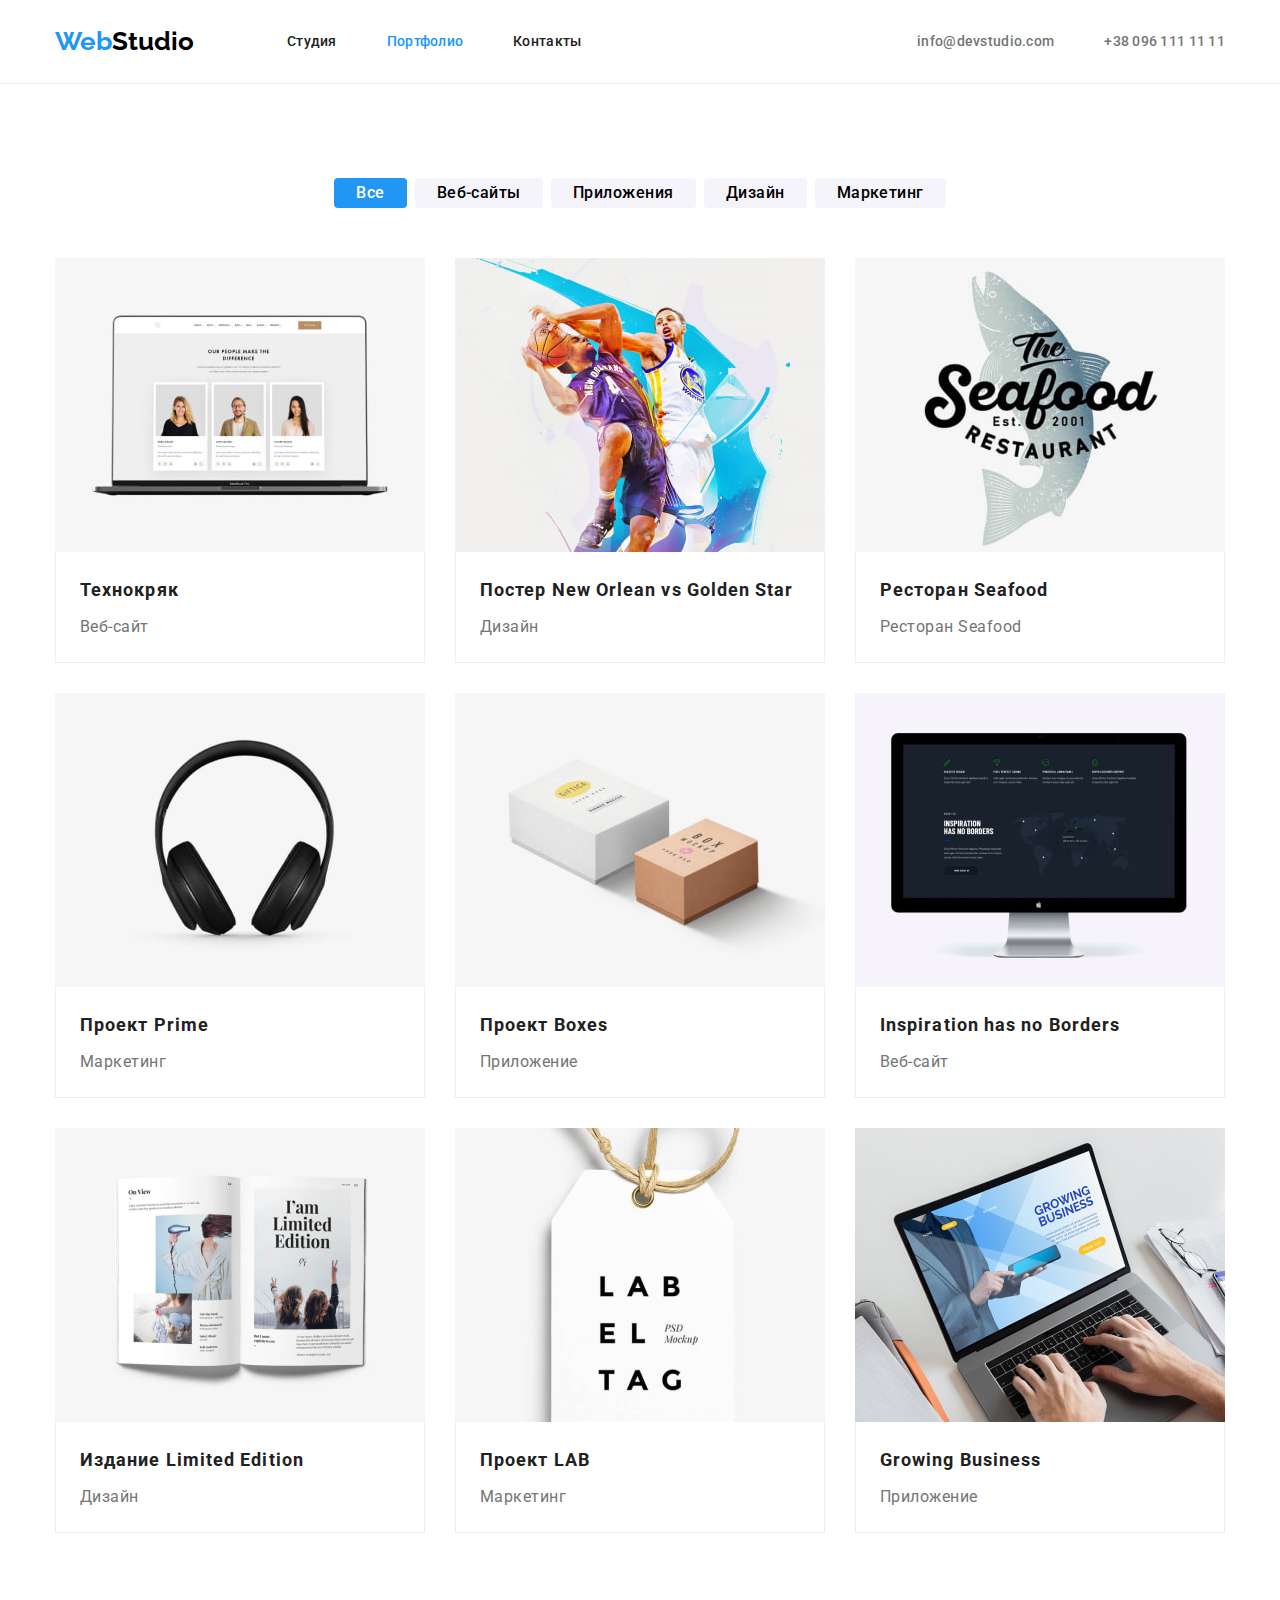
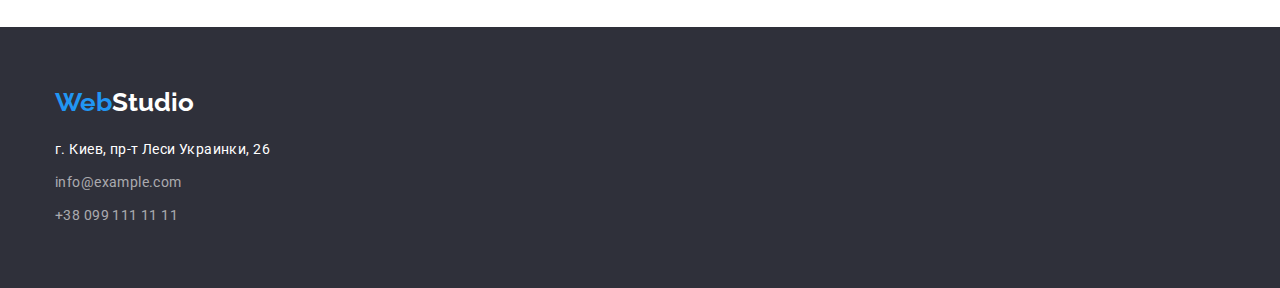
==== commit abfe759b: "." ====
--- a/portfolio.html
+++ b/portfolio.html
@@ -11,8 +11,8 @@
       href="https://fonts.googleapis.com/css2?family=Raleway:wght@700&family=Roboto:wght@400;500;700;900&display=swap"
       rel="stylesheet"
     />
+    <link rel="stylesheet" href="https://cdnjs.cloudflare.com/ajax/libs/modern-normalize/1.1.0/modern-normalize.min.css">
     <link rel="stylesheet" href="./css/styles.css" />
-    <link rel="stylesheet" href="https://cdnjs.cloudflare.com/ajax/libs/modern-normalize/1.1.0/modern-normalize.min.css">
   </head>
   <body>
     <header class="header border">
